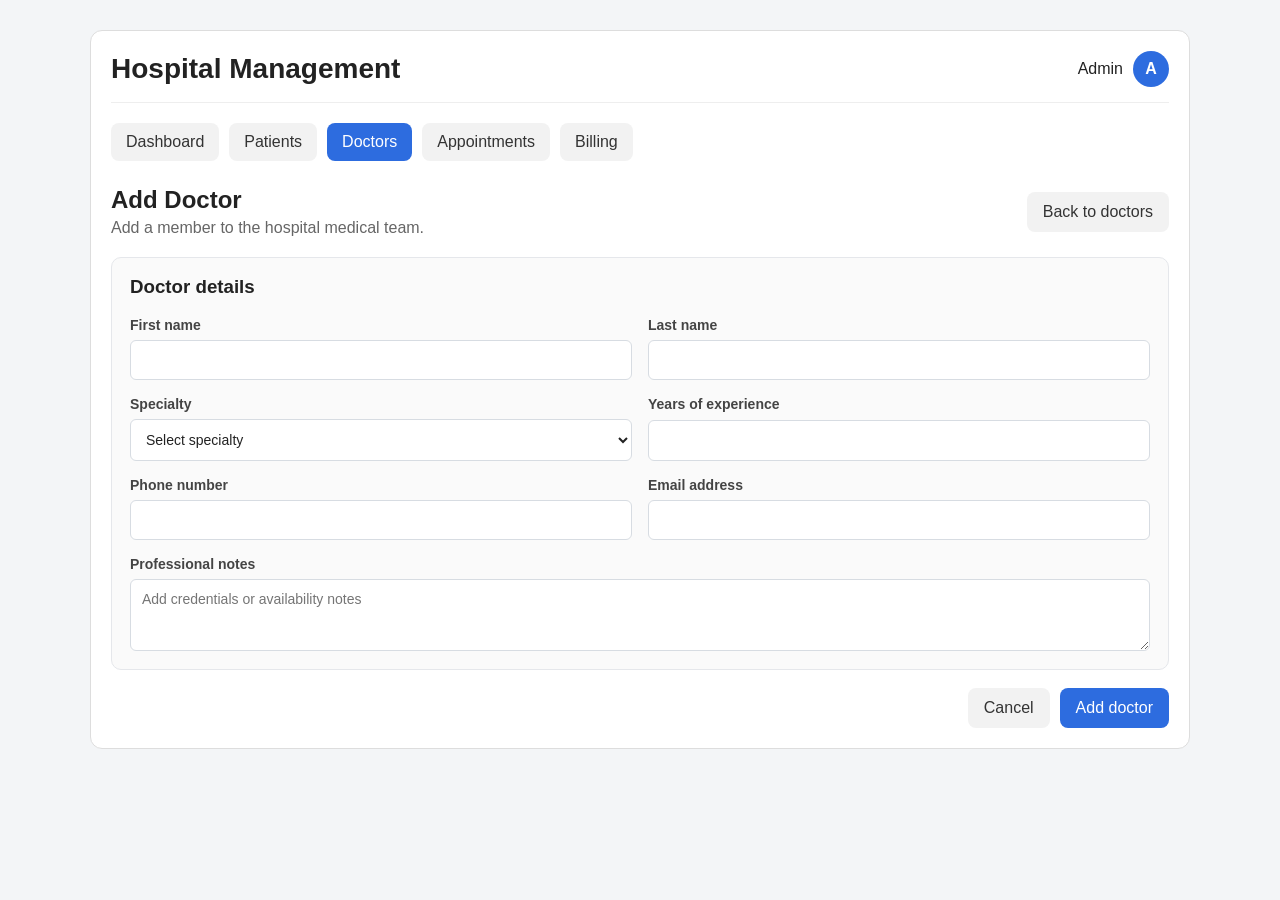
==== add-doctor.html @ 4b0ce80a "Create hospital management dashboard" ====
<!DOCTYPE html>
<html lang="en">
  <head>
    <meta charset="UTF-8" />
    <meta name="viewport" content="width=device-width, initial-scale=1.0" />
    <title>Add Doctor | Hospital Management</title>
    <link rel="stylesheet" href="style.css" />
  </head>
  <body>
    <div class="container">
      <header class="topbar"><h1>Hospital Management</h1><div class="topbar-right"><span>Admin</span><div class="avatar">A</div></div></header>
      <nav class="menu"><a href="DashBoard.html">Dashboard</a><a href="patients.html">Patients</a><a href="doctors.html" class="active">Doctors</a><a href="appointments.html">Appointments</a><a href="billing.html">Billing</a></nav>
      <main>
        <div class="page-heading"><div><h2>Add Doctor</h2><p>Add a member to the hospital medical team.</p></div><a class="button secondary-button" href="doctors.html">Back to doctors</a></div>
        <form class="invoice-form" action="doctors.html" method="get">
          <section class="panel form-section">
            <h3>Doctor details</h3>
            <div class="form-grid">
              <label>First name<input type="text" name="first-name" required /></label>
              <label>Last name<input type="text" name="last-name" required /></label>
              <label>Specialty<select name="specialty" required><option value="">Select specialty</option><option>Cardiology</option><option>Neurology</option><option>Pediatrics</option><option>Orthopedic</option></select></label>
              <label>Years of experience<input type="number" name="experience" min="0" required /></label>
              <label>Phone number<input type="tel" name="phone" required /></label>
              <label>Email address<input type="email" name="email" required /></label>
            </div>
            <label class="notes-field">Professional notes<textarea name="notes" rows="3" placeholder="Add credentials or availability notes"></textarea></label>
          </section>
          <div class="form-actions"><a class="button secondary-button" href="doctors.html">Cancel</a><button class="button" type="submit">Add doctor</button></div>
        </form>
      </main>
    </div>
  </body>
</html>
---- style.css ----
* {
  box-sizing: border-box;
}

body {
  margin: 0;
  font-family: Arial, sans-serif;
  background: #f3f5f7;
  color: #222;
}

.container {
  width: 90%;
  max-width: 1100px;
  margin: 30px auto;
  background: #fff;
  border: 1px solid #ddd;
  border-radius: 12px;
  padding: 20px;
}

.topbar {
  display: flex;
  justify-content: space-between;
  align-items: center;
  border-bottom: 1px solid #eee;
  padding-bottom: 15px;
  margin-bottom: 20px;
}

.topbar h1 {
  margin: 0;
  font-size: 28px;
}

.topbar-right {
  display: flex;
  align-items: center;
  gap: 10px;
}

.avatar {
  width: 36px;
  height: 36px;
  background: #2d6cdf;
  color: #fff;
  border-radius: 50%;
  display: flex;
  justify-content: center;
  align-items: center;
  font-weight: bold;
}

.menu {
  display: flex;
  flex-wrap: wrap;
  gap: 10px;
  margin-bottom: 25px;
}

.menu a {
  text-decoration: none;
  color: #333;
  background: #f2f2f2;
  padding: 10px 15px;
  border-radius: 8px;
}

.menu a.active {
  background: #2d6cdf;
  color: #fff;
}

.cards {
  display: grid;
  grid-template-columns: repeat(4, 1fr);
  gap: 15px;
  margin-bottom: 25px;
}

.card {
  background: #f9fafb;
  border: 1px solid #e5e7eb;
  border-radius: 10px;
  padding: 18px;
}

.card h3 {
  margin: 0 0 10px;
  font-size: 16px;
  color: #555;
}

.card p {
  margin: 0;
  font-size: 28px;
  font-weight: bold;
}

.content {
  display: grid;
  grid-template-columns: 1.5fr 1fr;
  gap: 20px;
}

.panel {
  background: #fafafa;
  border: 1px solid #e5e7eb;
  border-radius: 10px;
  padding: 18px;
}

.panel h3 {
  margin-top: 0;
}

.panel ul {
  margin: 0;
  padding: 0;
  list-style: none;
}

.panel li {
  display: flex;
  justify-content: space-between;
  padding: 10px 0;
  border-bottom: 1px solid #eee;
}

.page-heading {
  display: flex;
  justify-content: space-between;
  align-items: center;
  gap: 16px;
  margin-bottom: 20px;
}

.page-heading h2 {
  margin: 0 0 5px;
}

.page-heading p {
  margin: 0;
  color: #666;
}

.button {
  display: inline-block;
  border: 0;
  border-radius: 8px;
  padding: 11px 16px;
  background: #2d6cdf;
  color: #fff;
  font: inherit;
  cursor: pointer;
  text-decoration: none;
}

.secondary-button {
  background: #f2f2f2;
  color: #333;
}

.invoice-form {
  display: grid;
  gap: 18px;
}

.form-section h3 {
  margin-top: 0;
}

.form-grid {
  display: grid;
  grid-template-columns: repeat(2, 1fr);
  gap: 16px;
}

.form-grid label,
.notes-field {
  display: grid;
  gap: 7px;
  color: #444;
  font-size: 14px;
  font-weight: bold;
}

.form-grid input,
.form-grid select,
.notes-field textarea {
  width: 100%;
  border: 1px solid #d7dce2;
  border-radius: 6px;
  padding: 11px;
  background: #fff;
  color: #222;
  font: inherit;
  font-weight: normal;
}

.form-grid input:focus,
.form-grid select:focus,
.notes-field textarea:focus {
  outline: 2px solid #b9cdf5;
  border-color: #2d6cdf;
}

.notes-field {
  margin-top: 16px;
}

.notes-field textarea {
  resize: vertical;
}

.form-actions {
  display: flex;
  justify-content: flex-end;
  gap: 10px;
}

.table-panel {
  overflow-x: auto;
}

.data-table {
  width: 100%;
  border-collapse: collapse;
  min-width: 620px;
}

.data-table th,
.data-table td {
  text-align: left;
  padding: 14px 12px;
  border-bottom: 1px solid #e5e7eb;
}

.data-table th {
  color: #555;
  background: #f9fafb;
  font-size: 13px;
  text-transform: uppercase;
  letter-spacing: 0.04em;
}

.data-table tr:last-child td {
  border-bottom: 0;
}

.status {
  display: inline-block;
  padding: 5px 9px;
  border-radius: 999px;
  background: #e8f5ed;
  color: #247342;
  font-size: 13px;
}

.status.pending {
  background: #fff4d6;
  color: #946200;
}

.status.overdue {
  background: #fde8e8;
  color: #b42318;
}

@media (max-width: 700px) {
  .cards,
  .content {
    grid-template-columns: 1fr;
  }

  .topbar {
    flex-direction: column;
    align-items: flex-start;
    gap: 10px;
  }

  .page-heading {
    align-items: flex-start;
    flex-direction: column;
  }

  .form-grid {
    grid-template-columns: 1fr;
  }

  .form-actions {
    justify-content: stretch;
  }

  .form-actions .button {
    flex: 1;
    text-align: center;
  }
}
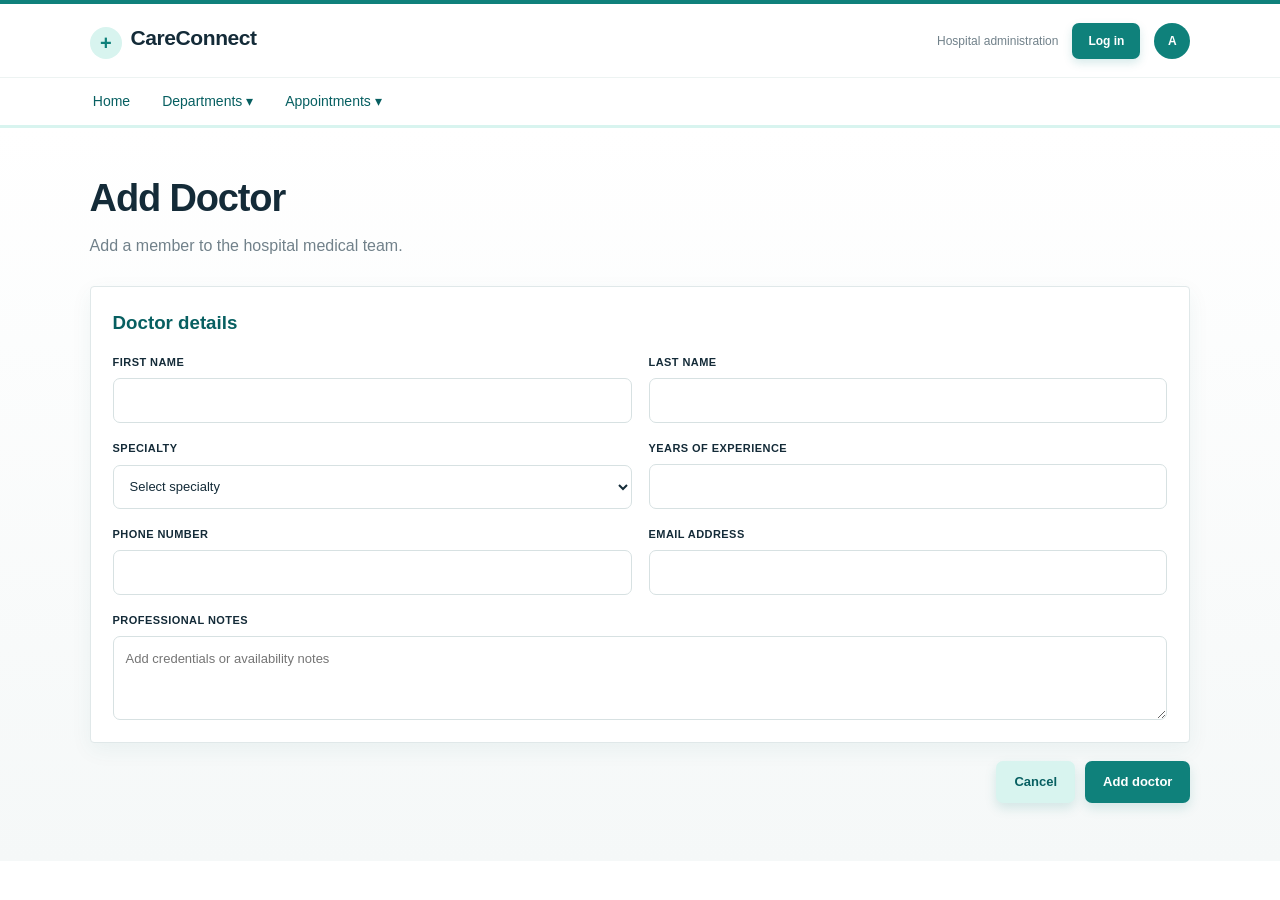
==== commit c5e69376: "Refresh dashboard pages and styling" ====
--- a/add-doctor.html
+++ b/add-doctor.html
@@ -3,15 +3,15 @@
   <head>
     <meta charset="UTF-8" />
     <meta name="viewport" content="width=device-width, initial-scale=1.0" />
-    <title>Add Doctor | Hospital Management</title>
+    <title>Add Doctor | CareConnect</title>
     <link rel="stylesheet" href="style.css" />
   </head>
   <body>
     <div class="container">
-      <header class="topbar"><h1>Hospital Management</h1><div class="topbar-right"><span>Admin</span><div class="avatar">A</div></div></header>
-      <nav class="menu"><a href="DashBoard.html">Dashboard</a><a href="patients.html">Patients</a><a href="doctors.html" class="active">Doctors</a><a href="appointments.html">Appointments</a><a href="billing.html">Billing</a></nav>
+      <header class="topbar"><h1>CareConnect</h1><div class="topbar-right"><span>Hospital administration</span><button class="login-button" type="button">Log in</button><div class="avatar">A</div></div></header>
+      <nav class="menu"><a href="index.html">Home</a><div class="menu-dropdown"><button class="menu-trigger" type="button">Departments &#9662;</button><div class="menu-panel"><span>Department List</span><span>Department Details</span></div></div><div class="menu-dropdown"><button class="menu-trigger" type="button">Appointments &#9662;</button><div class="menu-panel"><span>View Appointments</span><span>Book Appointment</span></div></div></nav>
       <main>
-        <div class="page-heading"><div><h2>Add Doctor</h2><p>Add a member to the hospital medical team.</p></div><a class="button secondary-button" href="doctors.html">Back to doctors</a></div>
+        <div class="page-heading"><div><h2>Add Doctor</h2><p>Add a member to the hospital medical team.</p></div></div>
         <form class="invoice-form" action="doctors.html" method="get">
           <section class="panel form-section">
             <h3>Doctor details</h3>
--- a/style.css
+++ b/style.css
@@ -2,298 +2,213 @@
   box-sizing: border-box;
 }
 
+:root {
+  --teal: #0f817b;
+  --teal-dark: #075f61;
+  --teal-soft: #d8f4ef;
+  --mint: #eef8f7;
+  --ink: #142b38;
+  --muted: #71818a;
+  --line: #e0e8e9;
+  --orange: #f0b84f;
+  --white: #ffffff;
+}
+
 body {
   margin: 0;
-  font-family: Arial, sans-serif;
-  background: #f3f5f7;
-  color: #222;
-}
+  background: #f1f4f5;
+  color: var(--ink);
+  font-family: "Segoe UI", "Trebuchet MS", sans-serif;
+  line-height: 1.5;
+}
+
+a { color: inherit; }
 
 .container {
-  width: 90%;
-  max-width: 1100px;
-  margin: 30px auto;
-  background: #fff;
-  border: 1px solid #ddd;
-  border-radius: 12px;
-  padding: 20px;
+  width: 100%;
+  min-height: 100vh;
+  margin: 0;
+  background: var(--white);
+  box-shadow: 0 14px 40px rgba(7, 95, 98, 0.08);
 }
 
 .topbar {
   display: flex;
   justify-content: space-between;
   align-items: center;
-  border-bottom: 1px solid #eee;
-  padding-bottom: 15px;
-  margin-bottom: 20px;
+  min-height: 78px;
+  padding: 14px clamp(20px, 7vw, 100px);
+  border-top: 4px solid var(--teal);
+  border-bottom: 1px solid #edf3f2;
+  background: var(--white);
 }
 
 .topbar h1 {
   margin: 0;
-  font-size: 28px;
-}
-
-.topbar-right {
-  display: flex;
-  align-items: center;
-  gap: 10px;
-}
-
-.avatar {
-  width: 36px;
-  height: 36px;
-  background: #2d6cdf;
-  color: #fff;
+  color: var(--ink);
+  font-size: 21px;
+  letter-spacing: -.02em;
+}
+
+.topbar h1::before {
+  content: "+";
+  display: inline-grid;
+  place-items: center;
+  width: 32px;
+  height: 32px;
+  margin-right: 9px;
+  border: 0;
+  background: var(--teal-soft);
+  color: var(--teal);
   border-radius: 50%;
-  display: flex;
-  justify-content: center;
-  align-items: center;
-  font-weight: bold;
-}
+  font-size: 20px;
+  vertical-align: -5px;
+}
+
+.topbar-right { display: flex; align-items: center; gap: 14px; color: var(--muted); font-size: 12px; }
+.avatar { display: grid; place-items: center; width: 36px; height: 36px; border-radius: 50%; background: var(--teal); color: white; font-weight: bold; }
+.login-button { display: inline-block; border: 0; padding: 9px 16px; border-radius: 7px; background: var(--teal); color: white; font: inherit; font-size: 12px; font-weight: 700; text-decoration: none; box-shadow: 0 4px 10px rgba(8, 127, 123, .16); cursor: pointer; }
+.login-button:hover { background: var(--teal-dark); }
+.login-container main { display: grid; min-height: calc(100vh - 78px); place-items: center; padding: 56px 20px; background: linear-gradient(135deg, #e6f5f2, #f5f7f8); }
+.login-card { width: min(100%, 440px); padding: 38px; }
+.login-card h2 { margin: 0 0 8px; color: var(--ink); font-size: 32px; letter-spacing: -.04em; }
+.login-copy { margin: 0 0 24px; color: var(--muted); font-size: 13px; }
+.login-fields { grid-template-columns: 1fr; }
 
 .menu {
   display: flex;
   flex-wrap: wrap;
-  gap: 10px;
-  margin-bottom: 25px;
-}
-
-.menu a {
-  text-decoration: none;
-  color: #333;
-  background: #f2f2f2;
-  padding: 10px 15px;
-  border-radius: 8px;
-}
-
-.menu a.active {
-  background: #2d6cdf;
-  color: #fff;
-}
-
-.cards {
-  display: grid;
-  grid-template-columns: repeat(4, 1fr);
-  gap: 15px;
-  margin-bottom: 25px;
-}
-
-.card {
-  background: #f9fafb;
-  border: 1px solid #e5e7eb;
-  border-radius: 10px;
-  padding: 18px;
-}
-
-.card h3 {
-  margin: 0 0 10px;
-  font-size: 16px;
-  color: #555;
-}
-
-.card p {
-  margin: 0;
-  font-size: 28px;
-  font-weight: bold;
-}
-
-.content {
-  display: grid;
-  grid-template-columns: 1.5fr 1fr;
-  gap: 20px;
-}
-
-.panel {
-  background: #fafafa;
-  border: 1px solid #e5e7eb;
-  border-radius: 10px;
-  padding: 18px;
-}
-
-.panel h3 {
-  margin-top: 0;
-}
-
-.panel ul {
-  margin: 0;
-  padding: 0;
-  list-style: none;
-}
-
-.panel li {
-  display: flex;
-  justify-content: space-between;
-  padding: 10px 0;
-  border-bottom: 1px solid #eee;
-}
-
-.page-heading {
-  display: flex;
-  justify-content: space-between;
-  align-items: center;
-  gap: 16px;
-  margin-bottom: 20px;
-}
-
-.page-heading h2 {
-  margin: 0 0 5px;
-}
-
-.page-heading p {
-  margin: 0;
-  color: #666;
-}
-
-.button {
-  display: inline-block;
-  border: 0;
-  border-radius: 8px;
-  padding: 11px 16px;
-  background: #2d6cdf;
-  color: #fff;
-  font: inherit;
-  cursor: pointer;
-  text-decoration: none;
-}
-
-.secondary-button {
-  background: #f2f2f2;
-  color: #333;
-}
-
-.invoice-form {
-  display: grid;
-  gap: 18px;
-}
-
-.form-section h3 {
-  margin-top: 0;
-}
-
-.form-grid {
-  display: grid;
-  grid-template-columns: repeat(2, 1fr);
-  gap: 16px;
-}
-
-.form-grid label,
-.notes-field {
-  display: grid;
-  gap: 7px;
-  color: #444;
-  font-size: 14px;
-  font-weight: bold;
-}
-
-.form-grid input,
-.form-grid select,
-.notes-field textarea {
-  width: 100%;
-  border: 1px solid #d7dce2;
-  border-radius: 6px;
-  padding: 11px;
-  background: #fff;
-  color: #222;
-  font: inherit;
-  font-weight: normal;
-}
-
-.form-grid input:focus,
-.form-grid select:focus,
-.notes-field textarea:focus {
-  outline: 2px solid #b9cdf5;
-  border-color: #2d6cdf;
-}
-
-.notes-field {
-  margin-top: 16px;
-}
-
-.notes-field textarea {
-  resize: vertical;
-}
-
-.form-actions {
-  display: flex;
-  justify-content: flex-end;
-  gap: 10px;
-}
-
-.table-panel {
-  overflow-x: auto;
-}
-
-.data-table {
-  width: 100%;
-  border-collapse: collapse;
-  min-width: 620px;
-}
-
-.data-table th,
-.data-table td {
-  text-align: left;
-  padding: 14px 12px;
-  border-bottom: 1px solid #e5e7eb;
-}
-
-.data-table th {
-  color: #555;
-  background: #f9fafb;
-  font-size: 13px;
-  text-transform: uppercase;
-  letter-spacing: 0.04em;
-}
-
-.data-table tr:last-child td {
-  border-bottom: 0;
-}
-
-.status {
-  display: inline-block;
-  padding: 5px 9px;
-  border-radius: 999px;
-  background: #e8f5ed;
-  color: #247342;
-  font-size: 13px;
-}
-
-.status.pending {
-  background: #fff4d6;
-  color: #946200;
-}
-
-.status.overdue {
-  background: #fde8e8;
-  color: #b42318;
-}
-
-@media (max-width: 700px) {
-  .cards,
-  .content {
-    grid-template-columns: 1fr;
-  }
-
-  .topbar {
-    flex-direction: column;
-    align-items: flex-start;
-    gap: 10px;
-  }
-
-  .page-heading {
-    align-items: flex-start;
-    flex-direction: column;
-  }
-
-  .form-grid {
-    grid-template-columns: 1fr;
-  }
-
-  .form-actions {
-    justify-content: stretch;
-  }
-
-  .form-actions .button {
-    flex: 1;
-    text-align: center;
-  }
-}+  gap: 0;
+  padding: 0 clamp(14px, 6vw, 88px);
+  border-bottom: 3px solid var(--teal-soft);
+  background: var(--white);
+}
+
+.menu a, .menu-trigger { position: relative; display: block; padding: 13px 16px; color: var(--teal-dark); text-decoration: none; font: inherit; font-size: 14px; }
+.menu-trigger { border: 0; background: transparent; cursor: pointer; }
+.menu a::after, .menu-trigger::after { position: absolute; right: 16px; bottom: -3px; left: 16px; height: 3px; background: var(--teal); content: ""; transform: scaleX(0); transition: transform .2s ease; }
+.menu a:hover, .menu a.active, .menu-trigger:hover, .menu-dropdown:hover > .menu-trigger { color: var(--teal); background: var(--mint); }
+.menu a:hover::after, .menu a.active::after, .menu-trigger:hover::after, .menu-dropdown:hover > .menu-trigger::after { transform: scaleX(1); }
+
+.menu-dropdown { position: relative; }
+.menu-panel { position: absolute; z-index: 10; top: calc(100% + 3px); left: 0; display: none; min-width: 230px; padding: 10px 0; border: 1px solid #d8e8e6; border-radius: 0 0 8px 8px; background: #f8fcfb; box-shadow: 0 12px 24px rgba(7, 95, 98, .14); }
+.menu-dropdown:hover .menu-panel, .menu-dropdown:focus-within .menu-panel { display: block; }
+.menu-panel a, .menu-panel span { padding: 7px 16px; white-space: nowrap; font-size: 14px; }
+.menu-panel a::after { display: none; }
+.menu-panel a:hover { background: var(--teal-soft); }
+.menu-panel span { display: block; color: var(--teal-dark); }
+.menu-panel.mega { display: none; grid-template-columns: repeat(3, minmax(150px, 1fr)); gap: 0 24px; width: min(720px, calc(100vw - 28px)); padding: 18px 20px; }
+.menu-dropdown:hover .menu-panel.mega, .menu-dropdown:focus-within .menu-panel.mega { display: grid; }
+.menu-panel-title { grid-column: 1 / -1; margin: 0 0 8px; color: var(--teal-dark); font-size: 12px; font-weight: bold; letter-spacing: .08em; text-transform: uppercase; }
+
+main { padding: 42px clamp(20px, 7vw, 100px) 58px; background: linear-gradient(180deg, #ffffff 0%, #f5f8f8 100%); }
+.page-heading { display: flex; align-items: center; justify-content: space-between; gap: 20px; margin-bottom: 28px; }
+.page-heading h2 { margin: 0 0 7px; color: var(--ink); font-size: clamp(25px, 4vw, 38px); letter-spacing: -.03em; }
+.page-heading p { margin: 0; color: var(--muted); }
+
+.button { display: inline-block; border: 0; border-radius: 7px; padding: 11px 18px; background: var(--teal); color: white; font: inherit; font-size: 13px; font-weight: 600; text-decoration: none; cursor: pointer; box-shadow: 0 5px 12px rgba(8, 127, 123, .15); }
+.button:hover { background: var(--teal-dark); }
+.secondary-button { background: var(--teal-soft); color: var(--teal-dark); }
+
+.cards { display: grid; grid-template-columns: repeat(4, 1fr); gap: 14px; margin-bottom: 24px; }
+.card, .panel { border: 1px solid var(--line); border-radius: 4px; background: white; box-shadow: 0 7px 22px rgba(7, 95, 98, .06); }
+.card { padding: 18px; border-top: 4px solid var(--teal); }
+.card h3 { margin: 0 0 10px; color: var(--muted); font-size: 11px; font-weight: 700; letter-spacing: .08em; text-transform: uppercase; }
+.card p { margin: 0; color: var(--teal-dark); font-size: 29px; font-weight: bold; }
+
+.content { display: grid; grid-template-columns: 1.35fr 1fr; gap: 18px; }
+.panel { padding: 22px; }
+.panel h3 { margin: 0 0 17px; color: var(--teal-dark); }
+.panel ul { margin: 0; padding: 0; list-style: none; }
+.panel li { display: flex; justify-content: space-between; gap: 16px; padding: 12px 0; border-bottom: 1px solid #edf3f2; }
+.panel li:last-child { border-bottom: 0; }
+
+.department-layout { display: grid; grid-template-columns: .9fr 1.1fr; gap: 20px; }
+.section-heading { display: flex; align-items: flex-start; justify-content: space-between; gap: 12px; margin-bottom: 12px; }
+.section-heading h3, .department-details h3 { margin: 0; color: var(--ink); font-size: 25px; letter-spacing: -.03em; }
+.department-list { display: grid; gap: 8px; }
+.department-item { display: flex; align-items: center; justify-content: space-between; width: 100%; padding: 13px 14px; border: 1px solid transparent; border-radius: 7px; background: #f5f9f9; color: var(--ink); text-align: left; cursor: pointer; font: inherit; }
+.department-item:hover, .department-item.selected { border-color: #b8e2dc; background: var(--teal-soft); }
+.department-item strong, .department-item small { display: block; }
+.department-item strong { font-size: 14px; }
+.department-item small { margin-top: 3px; color: var(--muted); font-size: 11px; }
+.department-item b { color: var(--teal); font-size: 18px; font-weight: normal; }
+.department-details { padding: 30px; background: linear-gradient(135deg, var(--teal) 0%, #0b6f6b 100%); color: white; }
+.department-details h3 { margin-bottom: 13px; color: white; font-size: clamp(28px, 4vw, 42px); }
+.department-details > p:not(.eyebrow) { max-width: 560px; color: #d8f4ef; }
+.department-details .eyebrow { color: #a8e5dd; }
+.detail-grid { display: grid; grid-template-columns: repeat(2, 1fr); gap: 16px; margin: 28px 0; padding-top: 22px; border-top: 1px solid rgba(255, 255, 255, .24); }
+.detail-grid span, .detail-grid strong { display: block; }
+.detail-grid span { margin-bottom: 4px; color: #a8e5dd; font-size: 10px; font-weight: 700; letter-spacing: .08em; text-transform: uppercase; }
+.detail-grid strong { font-size: 14px; }
+.department-details .button { background: white; color: var(--teal-dark); }
+
+.invoice-form { display: grid; gap: 18px; }
+.form-section h3 { margin-top: 0; }
+.form-grid { display: grid; grid-template-columns: repeat(2, 1fr); gap: 17px; }
+.form-grid label, .notes-field { display: grid; gap: 7px; color: var(--ink); font-size: 11px; font-weight: 700; letter-spacing: .04em; text-transform: uppercase; }
+.form-grid input, .form-grid select, .notes-field textarea { width: 100%; border: 1px solid #d7e1e2; border-radius: 7px; padding: 12px; background: #ffffff; color: var(--ink); font: inherit; font-size: 13px; font-weight: normal; letter-spacing: 0; text-transform: none; }
+.form-grid input:focus, .form-grid select:focus, .notes-field textarea:focus { outline: 2px solid #a9ded7; border-color: var(--teal); }
+.notes-field { margin-top: 17px; }
+.notes-field textarea { resize: vertical; }
+.form-actions { display: flex; justify-content: flex-end; gap: 10px; }
+
+.table-panel { overflow-x: auto; padding: 0; }
+.data-table { width: 100%; min-width: 620px; border-collapse: collapse; }
+.data-table th, .data-table td { padding: 15px 17px; text-align: left; border-bottom: 1px solid #e7f0ef; }
+.data-table th { background: var(--mint); color: var(--teal-dark); font-size: 11px; letter-spacing: .08em; text-transform: uppercase; }
+.data-table tr:last-child td { border-bottom: 0; }
+.status { display: inline-block; padding: 5px 9px; border-radius: 999px; background: #dff4e9; color: #20734b; font-size: 12px; }
+.status.pending { background: #fff1cf; color: #946200; }
+.status.overdue { background: #fde8e8; color: #b42318; }
+
+.home-container { background: var(--white); }
+.home-container main { padding: 0; }
+.home-hero { display: grid; grid-template-columns: 1.3fr .7fr; gap: 34px; padding: clamp(42px, 7vw, 78px) clamp(24px, 8vw, 112px); background: linear-gradient(115deg, #0f817b 0%, #137c78 52%, #dff5f1 52%, #f4fbfa 100%); }
+.hero-copy h2 { margin: 0 0 14px; color: white; font-size: clamp(30px, 5vw, 51px); line-height: 1.08; letter-spacing: -.04em; }
+.section-intro h2, .home-contact h2 { margin: 0 0 14px; color: var(--ink); font-size: clamp(30px, 5vw, 51px); line-height: 1.08; letter-spacing: -.04em; }
+.hero-copy > p:not(.eyebrow) { max-width: 600px; color: #d8f4ef; line-height: 1.65; }
+.section-intro > p:not(.eyebrow) { max-width: 600px; color: #536d76; line-height: 1.65; }
+.eyebrow { margin: 0 0 13px; color: var(--teal); font-size: 10px; font-weight: 700; letter-spacing: .13em; text-transform: uppercase; }
+.hero-copy .eyebrow { color: #a8e5dd; }
+.hero-actions { display: flex; flex-wrap: wrap; gap: 10px; margin-top: 25px; }
+.hero-note { display: flex; min-height: 230px; flex-direction: column; justify-content: flex-end; padding: 25px; border-left: 5px solid var(--orange); background: var(--teal); color: white; }
+.hero-mark { margin-bottom: auto; color: #f7cf68; font-size: 58px; line-height: .8; }
+.hero-note p { margin: 0 0 8px; color: #bde5df; }
+.hero-note strong { font-size: 20px; }
+.enquiry-form { justify-content: flex-start; gap: 9px; border: 1px solid rgba(8, 127, 123, .14); border-left: 0; background: rgba(255, 255, 255, .62); color: var(--ink); box-shadow: 0 14px 30px rgba(7, 95, 98, .08); }
+.enquiry-form h3 { margin: 0 0 2px; color: var(--teal-dark); font-size: 20px; font-weight: normal; }
+.enquiry-form input, .enquiry-form textarea { width: 100%; border: 1px solid #c4dcda; border-radius: 3px; padding: 10px; background: white; color: var(--ink); font: inherit; }
+.enquiry-form textarea { resize: vertical; }
+.enquiry-form .button { width: 100%; margin-top: 5px; }
+.home-section { display: grid; grid-template-columns: .8fr 1.2fr; gap: 38px; padding: 62px clamp(24px, 8vw, 112px); background: white; }
+.section-intro h2, .home-contact h2 { font-size: 32px; }
+.home-values { display: grid; grid-template-columns: repeat(3, 1fr); gap: 13px; }
+.value-card { padding: 18px; border-top: 3px solid var(--orange); background: var(--mint); }
+.value-card span { color: var(--teal); font-size: 12px; font-weight: bold; }
+.value-card h3 { margin: 22px 0 9px; color: var(--teal-dark); }
+.value-card p { margin: 0; color: var(--muted); font-size: 14px; line-height: 1.55; }
+.home-contact { display: flex; align-items: center; justify-content: space-between; gap: 30px; padding: 38px clamp(24px, 8vw, 112px); border-top: 1px solid var(--line); background: #f7fcfb; }
+.contact-details { display: flex; gap: 30px; color: var(--muted); line-height: 1.5; }
+.contact-details p { margin: 0; }
+.contact-details strong { color: var(--teal-dark); }
+
+@media (max-width: 760px) {
+  .container { width: 100%; margin: 0; }
+  .topbar { align-items: flex-start; flex-direction: column; gap: 14px; padding: 18px 20px; }
+  .menu { padding: 0 12px; }
+  .menu a { padding: 12px 9px; font-size: 13px; }
+  .menu-trigger { padding: 12px 9px; font-size: 13px; }
+  .menu-panel { position: static; width: 100%; box-shadow: none; }
+  .menu-panel.mega { grid-template-columns: 1fr 1fr; width: 100%; }
+  main { padding: 28px 20px 34px; }
+  .cards, .content, .home-hero, .home-section, .department-layout { grid-template-columns: 1fr; }
+  .page-heading { align-items: flex-start; flex-direction: column; }
+  .form-grid, .home-values { grid-template-columns: 1fr; }
+  .detail-grid { grid-template-columns: 1fr; }
+  .home-hero, .home-section { padding: 34px 24px; }
+  .home-contact { align-items: flex-start; flex-direction: column; padding: 30px 24px; }
+  .contact-details { flex-direction: column; gap: 12px; }
+  .form-actions { justify-content: stretch; }
+  .form-actions .button { flex: 1; text-align: center; }
+}
